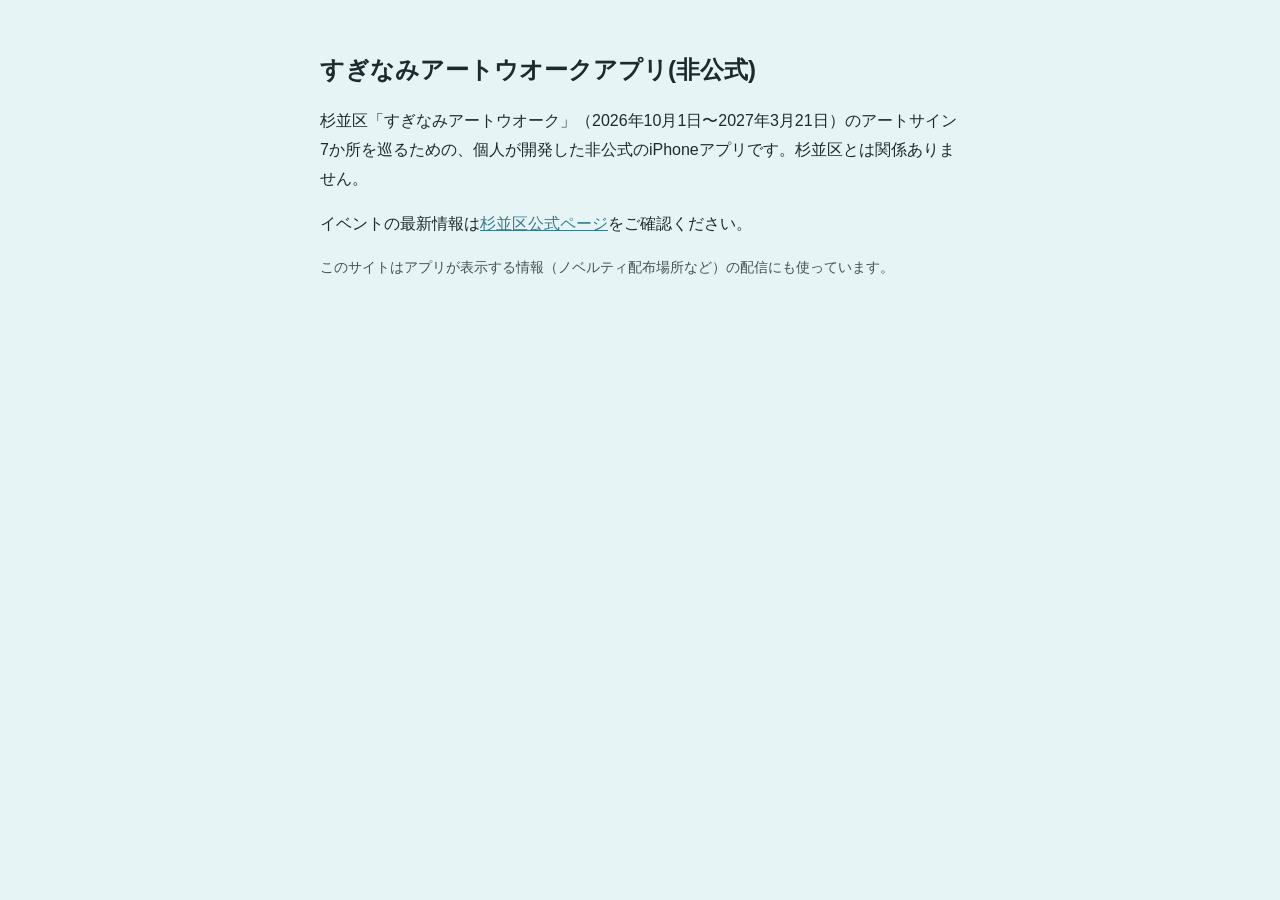
==== docs/index.html @ 8c5abb1a "コンプリート画面の作り直し、公式サイトの週1チェック、Pages用トップページを追加 Co-Authored-By: Claude Opus 5.5 <noreply@anthropic.com> C" ====
<!doctype html>
<html lang="ja">
<head>
<meta charset="utf-8">
<meta name="viewport" content="width=device-width, initial-scale=1">
<title>すぎなみアートウオークアプリ(非公式)</title>
<style>
  :root { color-scheme: light dark; --accent: #347F8C; }
  body { font-family: -apple-system, "Hiragino Sans", "Noto Sans JP", sans-serif; line-height: 1.8; margin: 0; padding: 32px 16px; background: #E6F4F6; color: #1d2b2e; }
  @media (prefers-color-scheme: dark) { body { background: #142226; color: #e6f0f2; } :root { --accent: #7FCBD3; } }
  main { max-width: 640px; margin: 0 auto; }
  h1 { font-size: 1.5rem; }
  a { color: var(--accent); }
  .note { font-size: .9rem; opacity: .8; }
</style>
</head>
<body>
<main>
  <h1>すぎなみアートウオークアプリ(非公式)</h1>
  <p>杉並区「すぎなみアートウオーク」（2026年10月1日〜2027年3月21日）のアートサイン7か所を巡るための、個人が開発した非公式のiPhoneアプリです。杉並区とは関係ありません。</p>
  <p>イベントの最新情報は<a href="https://www.city.suginami.tokyo.jp/s092/event/27274.html">杉並区公式ページ</a>をご確認ください。</p>
  <p class="note">このサイトはアプリが表示する情報（ノベルティ配布場所など）の配信にも使っています。</p>
</main>
</body>
</html>
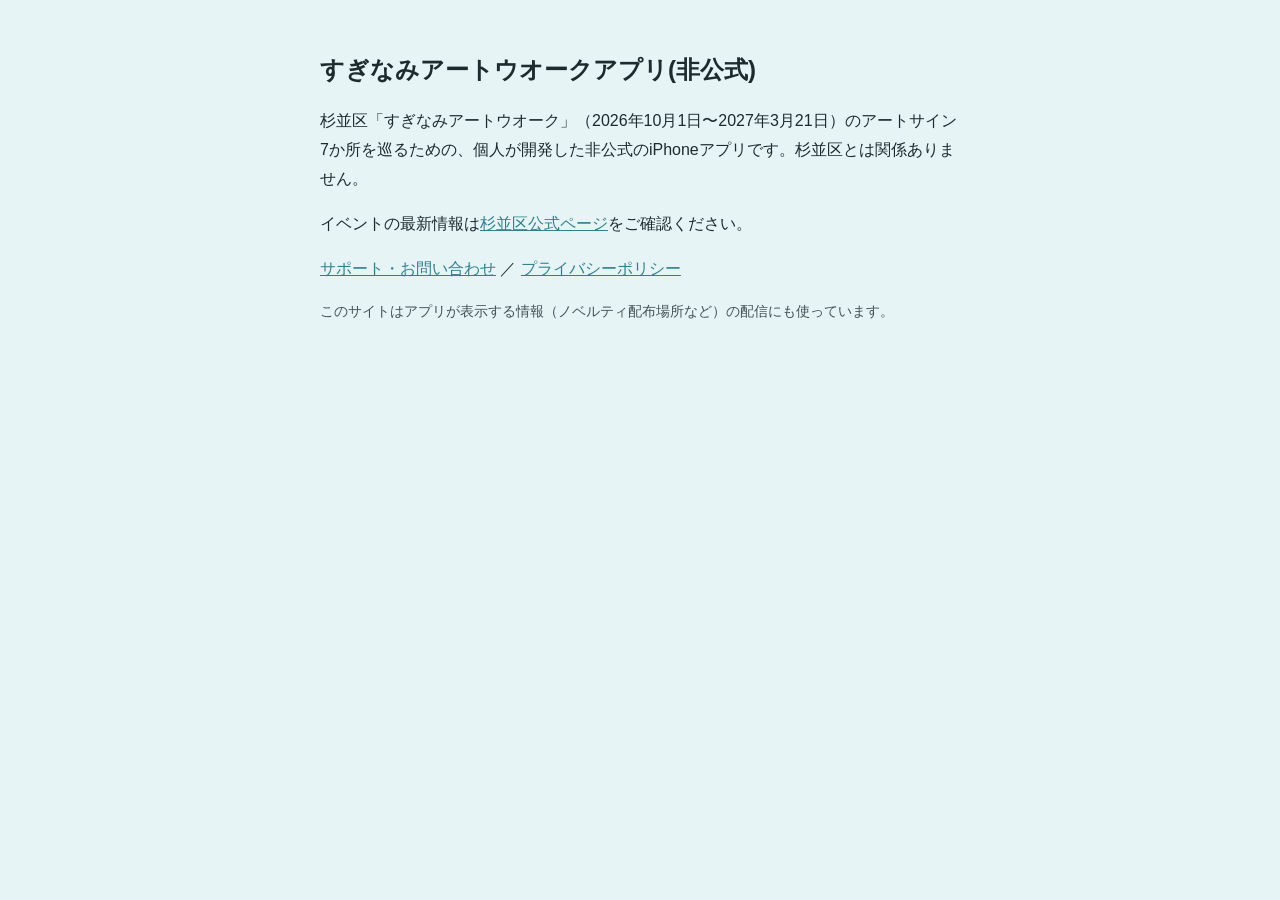
==== commit fa9e3db4: "サポートページ（お問い合わせフォーム）とプライバシーポリシーを追加、案内タブの区の連絡先を差し替え Co-Authored-By: Claude Opus 5.5 <noreply@anthropic" ====
--- a/docs/index.html
+++ b/docs/index.html
@@ -19,6 +19,7 @@
   <h1>すぎなみアートウオークアプリ(非公式)</h1>
   <p>杉並区「すぎなみアートウオーク」（2026年10月1日〜2027年3月21日）のアートサイン7か所を巡るための、個人が開発した非公式のiPhoneアプリです。杉並区とは関係ありません。</p>
   <p>イベントの最新情報は<a href="https://www.city.suginami.tokyo.jp/s092/event/27274.html">杉並区公式ページ</a>をご確認ください。</p>
+  <p><a href="support/">サポート・お問い合わせ</a> ／ <a href="privacy/">プライバシーポリシー</a></p>
   <p class="note">このサイトはアプリが表示する情報（ノベルティ配布場所など）の配信にも使っています。</p>
 </main>
 </body>
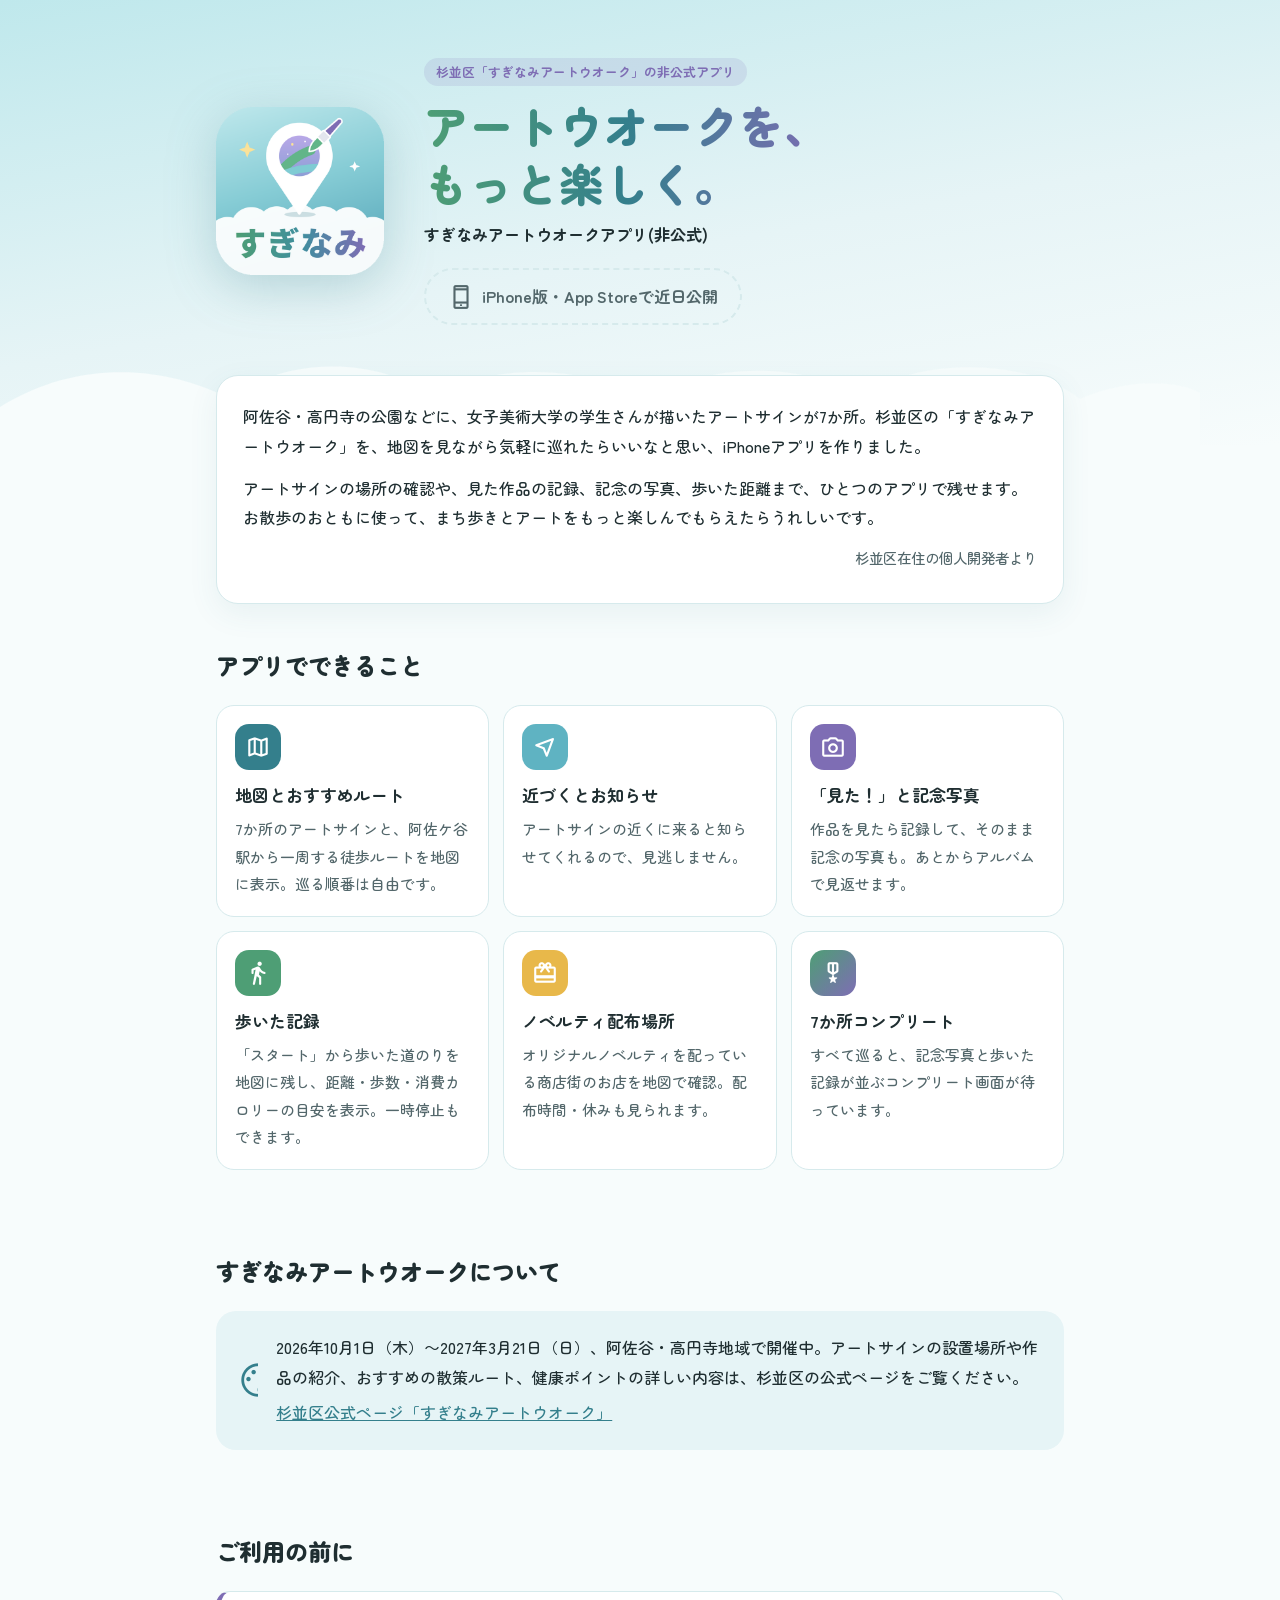
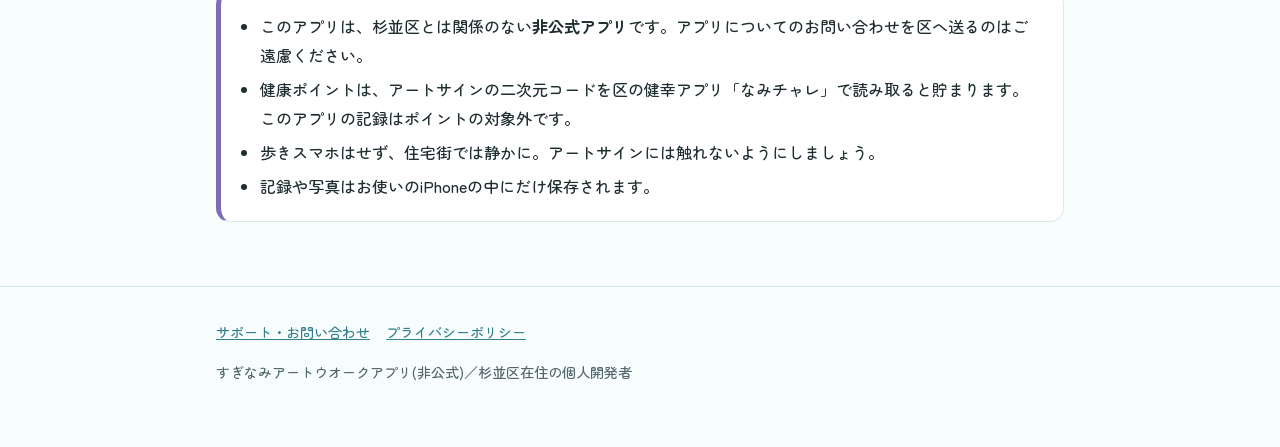
==== commit a692499a: "GitHub Pagesのトップをアプリ紹介ページに作り直し（SEO設定・共有画像・sitemap） Co-Authored-By: Claude Opus 5.5 <noreply@anthropi" ====
--- a/docs/index.html
+++ b/docs/index.html
@@ -3,24 +3,192 @@
 <head>
 <meta charset="utf-8">
 <meta name="viewport" content="width=device-width, initial-scale=1">
-<title>すぎなみアートウオークアプリ(非公式)</title>
+<title>すぎなみアートウオークアプリ(非公式)｜阿佐谷・高円寺のアートサイン巡りをもっと楽しく</title>
+<meta name="description" content="杉並区「すぎなみアートウオーク」（阿佐谷・高円寺、2026年10月1日〜2027年3月21日）を楽しむための非公式iPhoneアプリ。7か所のアートサインを地図で巡り、鑑賞記録や記念写真、歩いた距離・消費カロリーを残せます。杉並区在住の個人開発者が作りました。">
+<link rel="canonical" href="https://j-mat0131.github.io/suginami-artwalk/">
+<meta name="theme-color" content="#86CCD5">
+<link rel="icon" type="image/png" href="assets/favicon.png">
+<link rel="apple-touch-icon" href="assets/apple-touch-icon.png">
+
+<meta property="og:type" content="website">
+<meta property="og:locale" content="ja_JP">
+<meta property="og:site_name" content="すぎなみアートウオークアプリ(非公式)">
+<meta property="og:title" content="すぎなみアートウオークアプリ(非公式)">
+<meta property="og:description" content="阿佐谷・高円寺のアートサイン7か所を、地図・鑑賞記録・記念写真・歩いた記録で楽しめる非公式iPhoneアプリ。">
+<meta property="og:url" content="https://j-mat0131.github.io/suginami-artwalk/">
+<meta property="og:image" content="https://j-mat0131.github.io/suginami-artwalk/assets/og-image.png">
+<meta property="og:image:width" content="1200">
+<meta property="og:image:height" content="630">
+<meta name="twitter:card" content="summary_large_image">
+
+<script type="application/ld+json">
+{
+  "@context": "https://schema.org",
+  "@type": "MobileApplication",
+  "name": "すぎなみアートウオークアプリ(非公式)",
+  "operatingSystem": "iOS 17以降",
+  "applicationCategory": "TravelApplication",
+  "description": "杉並区「すぎなみアートウオーク」の7か所のアートサインを巡るための非公式アプリ。地図とルート、近づくとお知らせ、鑑賞記録と記念写真、歩いた距離・歩数・消費カロリーの記録、ノベルティ配布場所の表示に対応。",
+  "inLanguage": "ja",
+  "isAccessibleForFree": true,
+  "offers": { "@type": "Offer", "price": "0", "priceCurrency": "JPY" },
+  "author": { "@type": "Person", "name": "杉並区在住の個人開発者" },
+  "image": "https://j-mat0131.github.io/suginami-artwalk/assets/icon-512.png",
+  "url": "https://j-mat0131.github.io/suginami-artwalk/"
+}
+</script>
+
+<link rel="preconnect" href="https://fonts.googleapis.com">
+<link rel="preconnect" href="https://fonts.gstatic.com" crossorigin>
+<link href="https://fonts.googleapis.com/css2?family=Zen+Maru+Gothic:wght@500;700;900&display=swap" rel="stylesheet">
+<link href="https://fonts.googleapis.com/css2?family=Material+Symbols+Rounded:opsz,wght,FILL@24,500,1&display=block" rel="stylesheet">
+
 <style>
-  :root { color-scheme: light dark; --accent: #347F8C; }
-  body { font-family: -apple-system, "Hiragino Sans", "Noto Sans JP", sans-serif; line-height: 1.8; margin: 0; padding: 32px 16px; background: #E6F4F6; color: #1d2b2e; }
-  @media (prefers-color-scheme: dark) { body { background: #142226; color: #e6f0f2; } :root { --accent: #7FCBD3; } }
-  main { max-width: 640px; margin: 0 auto; }
-  h1 { font-size: 1.5rem; }
-  a { color: var(--accent); }
-  .note { font-size: .9rem; opacity: .8; }
+  :root {
+    color-scheme: light dark;
+    --sky: #E6F4F6; --sky2: #BFE8EC; --aqua: #5FB3C2; --teal: #347F8C;
+    --green: #4E9E75; --lav: #7E6DB4; --sun: #E8B84A;
+    --bg: #F7FCFC; --card: #FFFFFF; --text: #1F2E31; --sub: #53676B; --line: #D6EAEC;
+  }
+  @media (prefers-color-scheme: dark) {
+    :root { --bg: #11201F; --card: #1A2D30; --text: #E8F2F3; --sub: #A8BEC2; --line: #2B4549;
+            --teal: #7FCBD3; --green: #6CC093; --lav: #A897E0; --sky: #17292C; --sky2: #1E3A3F; }
+  }
+  * { box-sizing: border-box; }
+  html { scroll-behavior: smooth; }
+  body { margin: 0; background: var(--bg); color: var(--text);
+         font-family: "Zen Maru Gothic", -apple-system, "Hiragino Maru Gothic ProN", "Hiragino Sans", sans-serif;
+         font-weight: 500; line-height: 1.85; -webkit-font-smoothing: antialiased; }
+  a { color: var(--teal); }
+  .wrap { max-width: 880px; margin: 0 auto; padding: 0 16px; }
+  .ms { font-family: "Material Symbols Rounded"; font-weight: normal; font-style: normal; line-height: 1;
+        font-size: 26px; display: inline-block; overflow: hidden; -webkit-font-feature-settings: "liga"; font-feature-settings: "liga"; }
+
+  /* ヒーロー */
+  .hero { position: relative; overflow: hidden; padding: 56px 0 120px;
+          background: linear-gradient(170deg, var(--sky2) 0%, var(--sky) 55%, var(--bg) 100%); }
+  .hero .wrap { display: flex; gap: 40px; align-items: center; }
+  .hero img.icon { width: 168px; height: 168px; flex: none; filter: drop-shadow(0 12px 24px rgba(47,118,133,.25)); }
+  .badge { display: inline-block; font-size: .8rem; font-weight: 700; color: var(--lav);
+           background: color-mix(in srgb, var(--lav) 14%, transparent); padding: 2px 12px; border-radius: 99px; }
+  .hero h1 { font-size: clamp(1.9rem, 5.5vw, 2.8rem); line-height: 1.3; margin: 10px 0 8px; font-weight: 900;
+             background: linear-gradient(90deg, var(--green), var(--teal) 50%, var(--lav));
+             -webkit-background-clip: text; background-clip: text; color: transparent; }
+  .hero .app { font-weight: 700; margin: 0 0 18px; }
+  .cta { display: inline-flex; align-items: center; gap: 8px; padding: 12px 22px; border-radius: 99px;
+         background: var(--text); color: var(--bg); text-decoration: none; font-weight: 700; }
+  .cta.soon { background: transparent; color: var(--sub); border: 2px dashed var(--line); cursor: default; }
+  .clouds { position: absolute; left: 0; right: 0; bottom: -2px; height: 110px; pointer-events: none; }
+
+  section { padding: 40px 0; }
+  h2 { font-size: 1.45rem; font-weight: 900; margin: 0 0 18px; }
+  .message { background: var(--card); border: 1px solid var(--line); border-radius: 22px; padding: 26px 26px 20px;
+             margin-top: -70px; position: relative; box-shadow: 0 10px 30px rgba(47,118,133,.08); }
+  .message p { margin: 0 0 12px; }
+  .message .by { text-align: right; color: var(--sub); font-size: .9rem; }
+
+  .features { display: grid; grid-template-columns: repeat(auto-fit, minmax(240px, 1fr)); gap: 14px; }
+  .feature { background: var(--card); border: 1px solid var(--line); border-radius: 18px; padding: 18px; }
+  .feature .ms { width: 46px; height: 46px; border-radius: 14px; display: grid; place-items: center; color: #fff; margin-bottom: 10px; }
+  .feature h3 { font-size: 1.05rem; margin: 0 0 4px; font-weight: 700; }
+  .feature p { margin: 0; color: var(--sub); font-size: .93rem; }
+  .c1 { background: var(--teal); } .c2 { background: var(--green); } .c3 { background: var(--lav); }
+  .c4 { background: var(--aqua); } .c5 { background: var(--sun); } .c6 { background: linear-gradient(135deg, var(--green), var(--lav)); }
+
+  .event { display: flex; gap: 18px; align-items: center; background: var(--sky); border-radius: 20px; padding: 22px; }
+  .event .ms { font-size: 40px; color: var(--teal); }
+  .event p { margin: 0 0 6px; }
+
+  .notes { background: var(--card); border: 1px solid var(--line); border-left: 5px solid var(--lav);
+           border-radius: 14px; padding: 16px 20px; }
+  .notes ul { margin: 0; padding-left: 1.2em; }
+  .notes li { margin: 4px 0; }
+
+  footer { padding: 32px 0 48px; color: var(--sub); font-size: .88rem; border-top: 1px solid var(--line); margin-top: 24px; }
+  footer nav a { margin-right: 16px; }
+
+  @media (max-width: 640px) {
+    .hero { padding: 36px 0 110px; text-align: center; }
+    .hero .wrap { flex-direction: column; gap: 14px; }
+    .hero img.icon { width: 128px; height: 128px; }
+    .message { padding: 20px 18px 14px; }
+    .event { flex-direction: column; text-align: center; }
+  }
 </style>
 </head>
 <body>
-<main>
-  <h1>すぎなみアートウオークアプリ(非公式)</h1>
-  <p>杉並区「すぎなみアートウオーク」（2026年10月1日〜2027年3月21日）のアートサイン7か所を巡るための、個人が開発した非公式のiPhoneアプリです。杉並区とは関係ありません。</p>
-  <p>イベントの最新情報は<a href="https://www.city.suginami.tokyo.jp/s092/event/27274.html">杉並区公式ページ</a>をご確認ください。</p>
-  <p><a href="support/">サポート・お問い合わせ</a> ／ <a href="privacy/">プライバシーポリシー</a></p>
-  <p class="note">このサイトはアプリが表示する情報（ノベルティ配布場所など）の配信にも使っています。</p>
+
+<header class="hero">
+  <div class="wrap">
+    <img class="icon" src="assets/icon-512.png" alt="アプリのアイコン" width="168" height="168">
+    <div>
+      <span class="badge">杉並区「すぎなみアートウオーク」の非公式アプリ</span>
+      <h1>アートウオークを、<br>もっと楽しく。</h1>
+      <p class="app">すぎなみアートウオークアプリ(非公式)</p>
+      <!-- App Store で公開されたら、下のボタンを App Store へのリンクに差し替える -->
+      <span class="cta soon"><span aria-hidden="true" class="ms">phone_iphone</span>iPhone版・App Storeで近日公開</span>
+    </div>
+  </div>
+  <svg class="clouds" viewBox="0 0 1200 110" preserveAspectRatio="none" aria-hidden="true">
+    <path fill="var(--bg)" d="M0 70 C80 20 170 30 230 62 C280 20 380 18 430 60 C500 22 600 30 640 66 C700 26 800 22 860 60 C920 18 1030 22 1080 62 C1130 40 1180 44 1200 56 L1200 110 L0 110 Z"/>
+  </svg>
+</header>
+
+<main class="wrap">
+  <div class="message">
+    <p>阿佐谷・高円寺の公園などに、女子美術大学の学生さんが描いたアートサインが7か所。杉並区の「すぎなみアートウオーク」を、地図を見ながら気軽に巡れたらいいなと思い、iPhoneアプリを作りました。</p>
+    <p>アートサインの場所の確認や、見た作品の記録、記念の写真、歩いた距離まで、ひとつのアプリで残せます。お散歩のおともに使って、まち歩きとアートをもっと楽しんでもらえたらうれしいです。</p>
+    <p class="by">杉並区在住の個人開発者より</p>
+  </div>
+
+  <section>
+    <h2>アプリでできること</h2>
+    <div class="features">
+      <div class="feature"><span aria-hidden="true" class="ms c1">map</span>
+        <h3>地図とおすすめルート</h3><p>7か所のアートサインと、阿佐ケ谷駅から一周する徒歩ルートを地図に表示。巡る順番は自由です。</p></div>
+      <div class="feature"><span aria-hidden="true" class="ms c4">near_me</span>
+        <h3>近づくとお知らせ</h3><p>アートサインの近くに来ると知らせてくれるので、見逃しません。</p></div>
+      <div class="feature"><span aria-hidden="true" class="ms c3">photo_camera</span>
+        <h3>「見た！」と記念写真</h3><p>作品を見たら記録して、そのまま記念の写真も。あとからアルバムで見返せます。</p></div>
+      <div class="feature"><span aria-hidden="true" class="ms c2">directions_walk</span>
+        <h3>歩いた記録</h3><p>「スタート」から歩いた道のりを地図に残し、距離・歩数・消費カロリーの目安を表示。一時停止もできます。</p></div>
+      <div class="feature"><span aria-hidden="true" class="ms c5">redeem</span>
+        <h3>ノベルティ配布場所</h3><p>オリジナルノベルティを配っている商店街のお店を地図で確認。配布時間・休みも見られます。</p></div>
+      <div class="feature"><span aria-hidden="true" class="ms c6">military_tech</span>
+        <h3>7か所コンプリート</h3><p>すべて巡ると、記念写真と歩いた記録が並ぶコンプリート画面が待っています。</p></div>
+    </div>
+  </section>
+
+  <section>
+    <h2>すぎなみアートウオークについて</h2>
+    <div class="event">
+      <span aria-hidden="true" class="ms">palette</span>
+      <div>
+        <p>2026年10月1日（木）〜2027年3月21日（日）、阿佐谷・高円寺地域で開催中。アートサインの設置場所や作品の紹介、おすすめの散策ルート、健康ポイントの詳しい内容は、杉並区の公式ページをご覧ください。</p>
+        <a href="https://www.city.suginami.tokyo.jp/s092/event/27274.html" rel="noopener">杉並区公式ページ「すぎなみアートウオーク」</a>
+      </div>
+    </div>
+  </section>
+
+  <section>
+    <h2>ご利用の前に</h2>
+    <div class="notes">
+      <ul>
+        <li>このアプリは、杉並区とは関係のない<strong>非公式アプリ</strong>です。アプリについてのお問い合わせを区へ送るのはご遠慮ください。</li>
+        <li>健康ポイントは、アートサインの二次元コードを区の健幸アプリ「なみチャレ」で読み取ると貯まります。このアプリの記録はポイントの対象外です。</li>
+        <li>歩きスマホはせず、住宅街では静かに。アートサインには触れないようにしましょう。</li>
+        <li>記録や写真はお使いのiPhoneの中にだけ保存されます。</li>
+      </ul>
+    </div>
+  </section>
 </main>
+
+<footer>
+  <div class="wrap">
+    <nav><a href="support/">サポート・お問い合わせ</a><a href="privacy/">プライバシーポリシー</a></nav>
+    <p>すぎなみアートウオークアプリ(非公式)／杉並区在住の個人開発者</p>
+  </div>
+</footer>
+
 </body>
 </html>
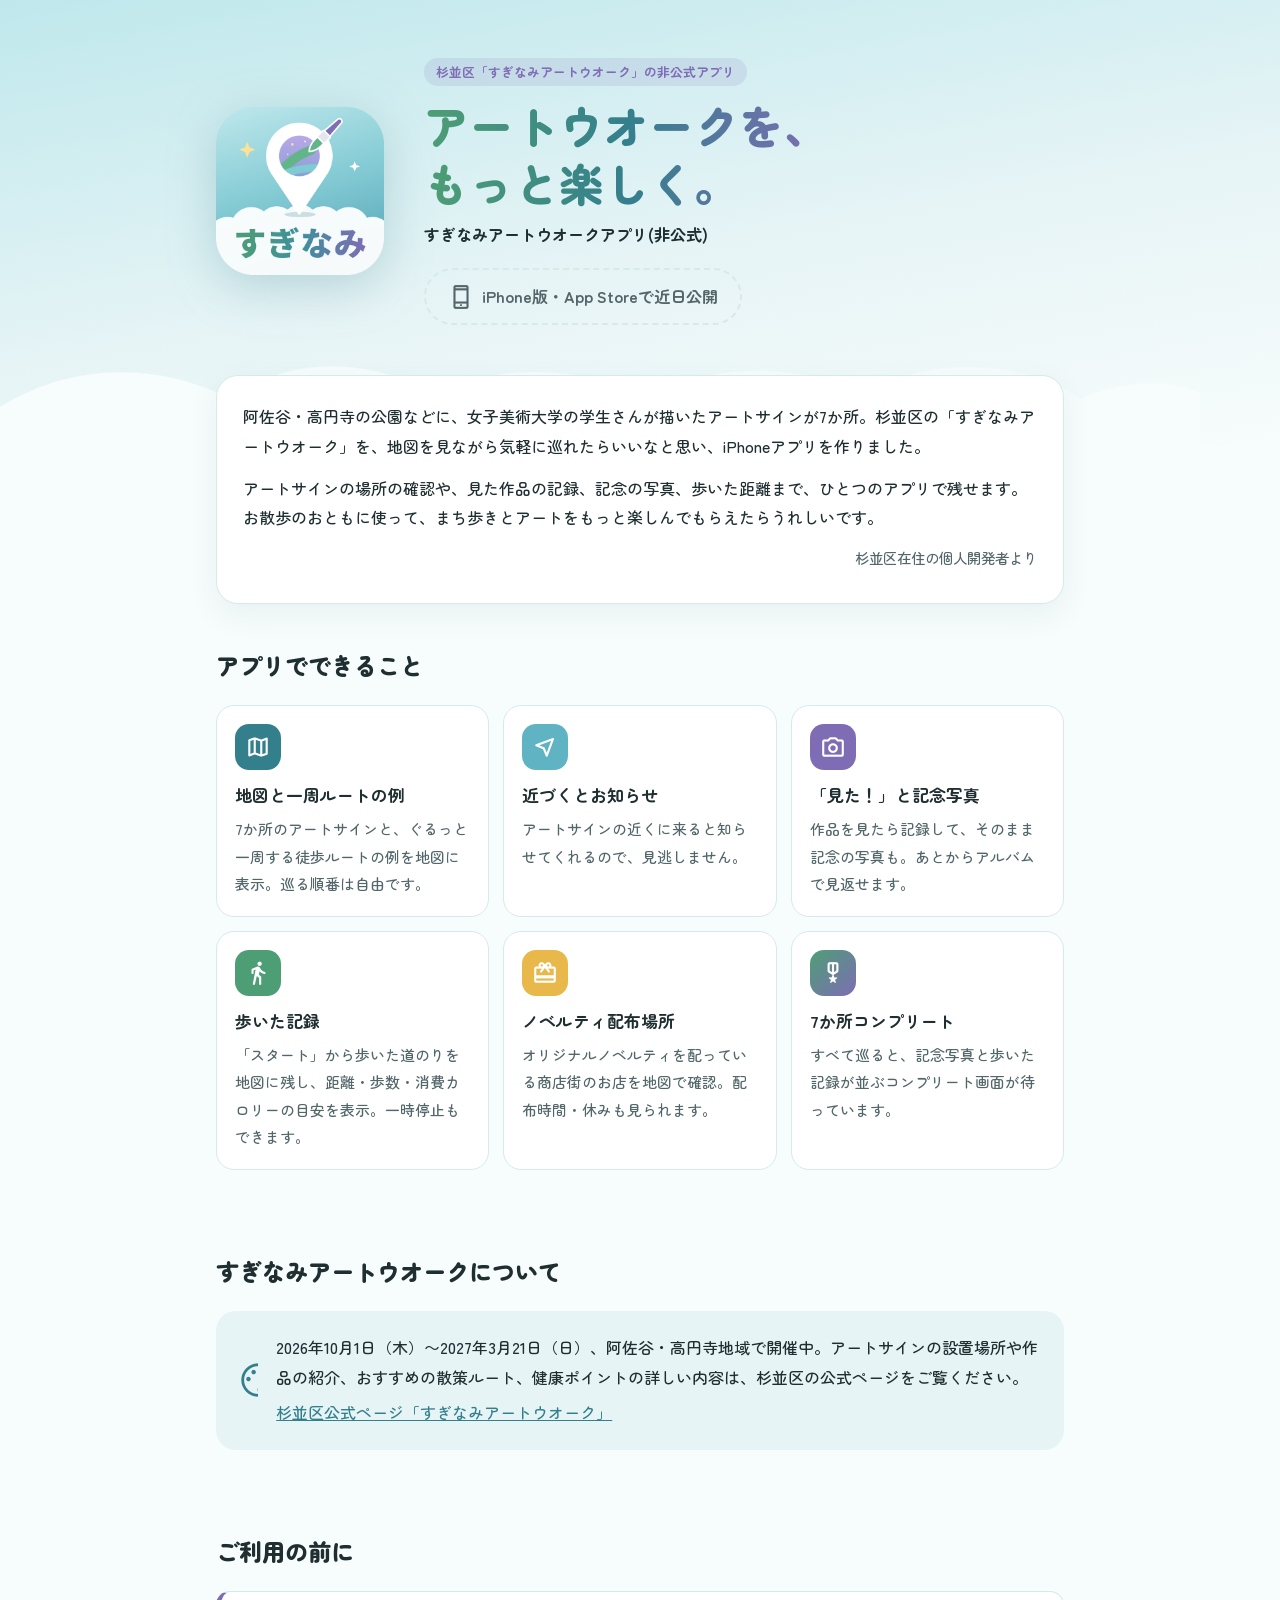
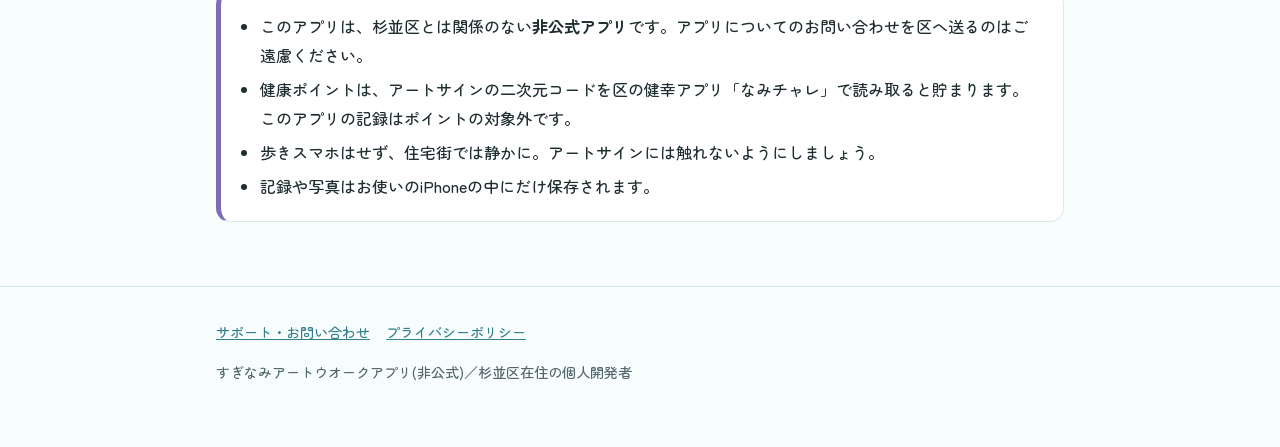
==== commit 05be7fbf: "番号表示をやめて場所アイコンに変更し、巡る順番があるように見える表示を修正 Co-Authored-By: Claude Opus 5.5 <noreply@anthropic.com> Claude" ====
--- a/docs/index.html
+++ b/docs/index.html
@@ -145,7 +145,7 @@
     <h2>アプリでできること</h2>
     <div class="features">
       <div class="feature"><span aria-hidden="true" class="ms c1">map</span>
-        <h3>地図とおすすめルート</h3><p>7か所のアートサインと、阿佐ケ谷駅から一周する徒歩ルートを地図に表示。巡る順番は自由です。</p></div>
+        <h3>地図と一周ルートの例</h3><p>7か所のアートサインと、ぐるっと一周する徒歩ルートの例を地図に表示。巡る順番は自由です。</p></div>
       <div class="feature"><span aria-hidden="true" class="ms c4">near_me</span>
         <h3>近づくとお知らせ</h3><p>アートサインの近くに来ると知らせてくれるので、見逃しません。</p></div>
       <div class="feature"><span aria-hidden="true" class="ms c3">photo_camera</span>
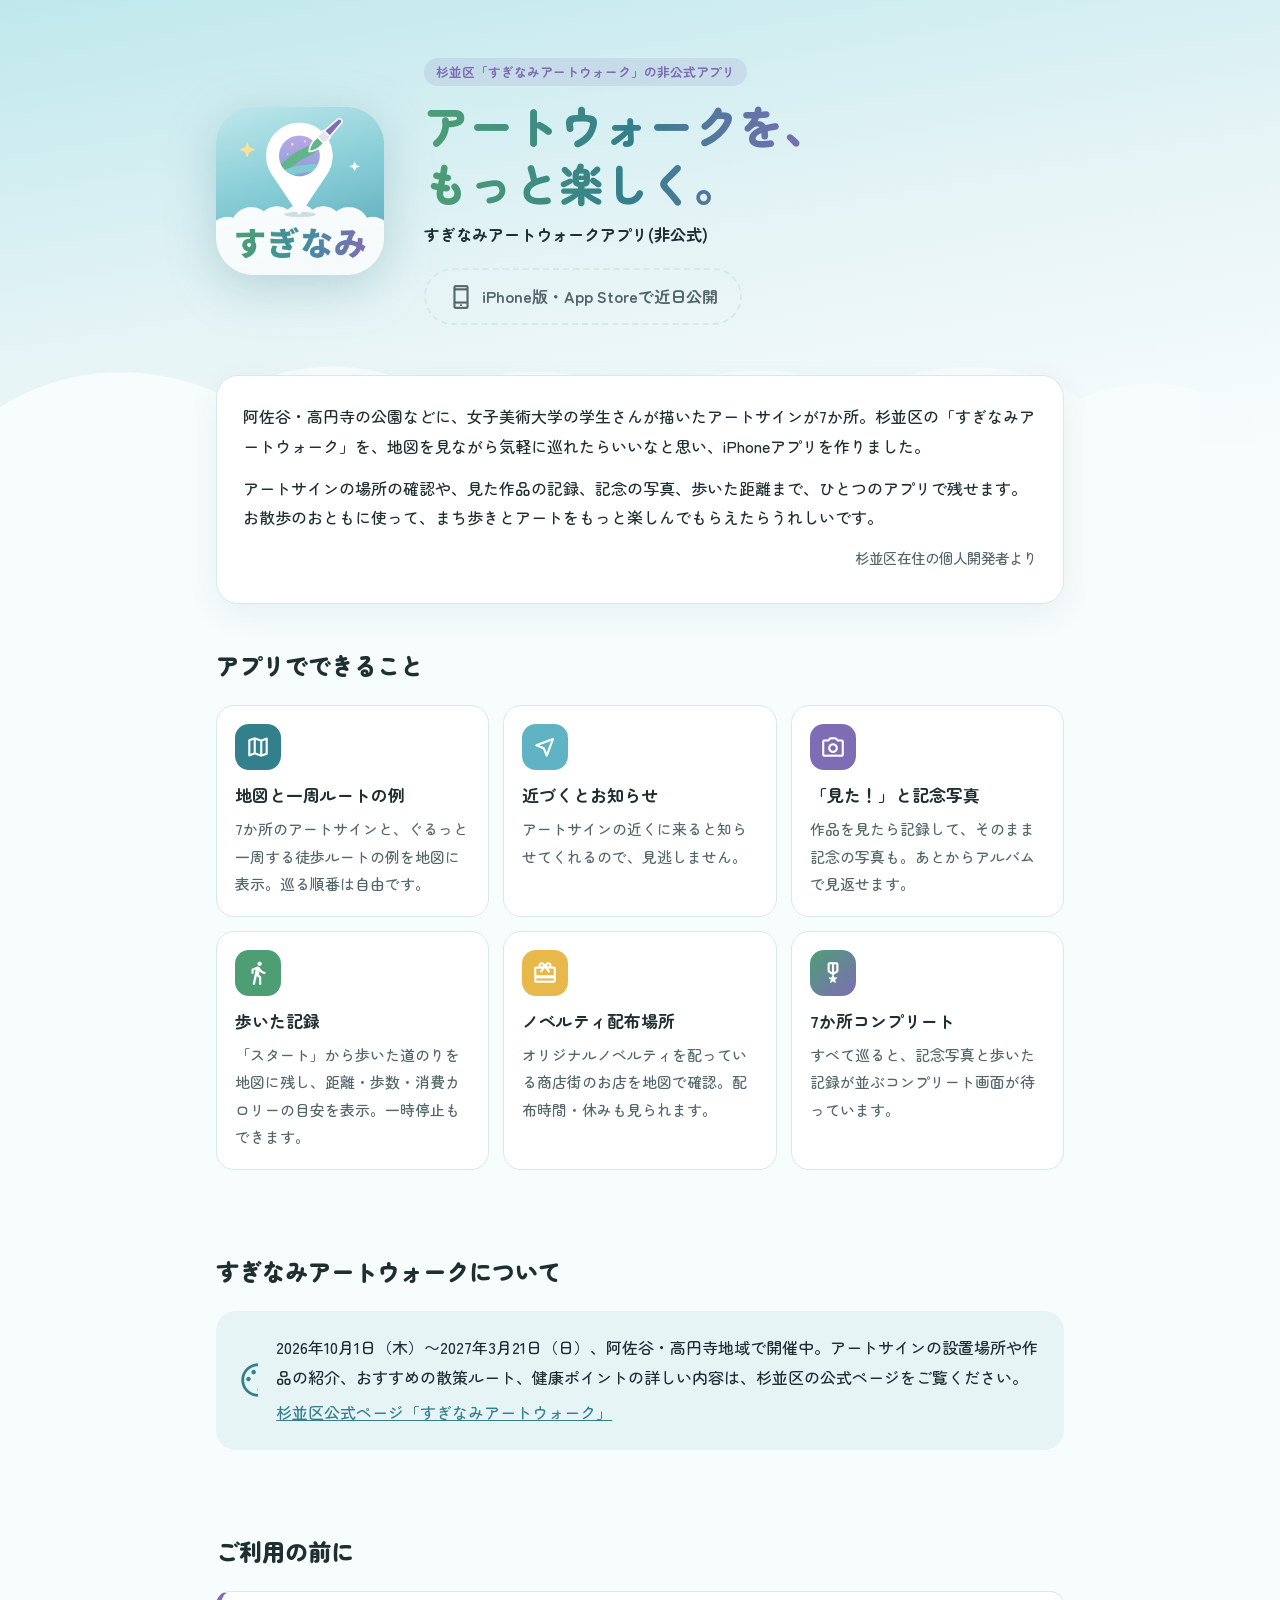
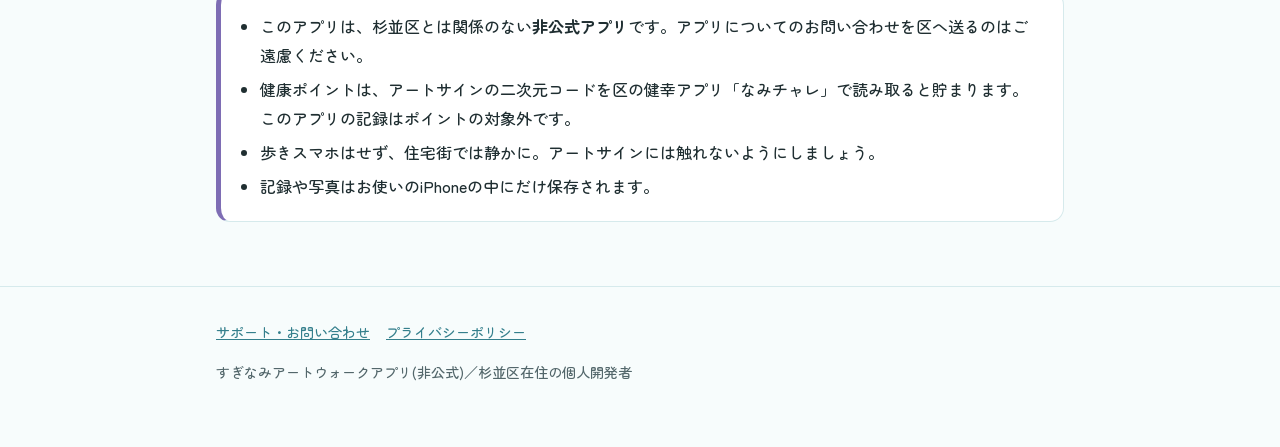
==== commit 0a428e45: "表記を「アートウォーク」に統一（検索用に「アートウオーク」をキーワード等に残す） Co-Authored-By: Claude Opus 5.5 <noreply@anthropic.com> Cla" ====
--- a/docs/index.html
+++ b/docs/index.html
@@ -3,8 +3,9 @@
 <head>
 <meta charset="utf-8">
 <meta name="viewport" content="width=device-width, initial-scale=1">
-<title>すぎなみアートウオークアプリ(非公式)｜阿佐谷・高円寺のアートサイン巡りをもっと楽しく</title>
-<meta name="description" content="杉並区「すぎなみアートウオーク」（阿佐谷・高円寺、2026年10月1日〜2027年3月21日）を楽しむための非公式iPhoneアプリ。7か所のアートサインを地図で巡り、鑑賞記録や記念写真、歩いた距離・消費カロリーを残せます。杉並区在住の個人開発者が作りました。">
+<title>すぎなみアートウォークアプリ(非公式)｜阿佐谷・高円寺のアートサイン巡りをもっと楽しく</title>
+<meta name="description" content="杉並区「すぎなみアートウォーク」（阿佐谷・高円寺、2026年10月1日〜2027年3月21日）を楽しむための非公式iPhoneアプリ。7か所のアートサインを地図で巡り、鑑賞記録や記念写真、歩いた距離・消費カロリーを残せます。杉並区在住の個人開発者が作りました。">
+<meta name="keywords" content="すぎなみアートウォーク,すぎなみアートウオーク,杉並区,阿佐谷,阿佐ヶ谷,高円寺,アートサイン,まち歩き,アプリ">
 <link rel="canonical" href="https://j-mat0131.github.io/suginami-artwalk/">
 <meta name="theme-color" content="#86CCD5">
 <link rel="icon" type="image/png" href="assets/favicon.png">
@@ -12,8 +13,8 @@
 
 <meta property="og:type" content="website">
 <meta property="og:locale" content="ja_JP">
-<meta property="og:site_name" content="すぎなみアートウオークアプリ(非公式)">
-<meta property="og:title" content="すぎなみアートウオークアプリ(非公式)">
+<meta property="og:site_name" content="すぎなみアートウォークアプリ(非公式)">
+<meta property="og:title" content="すぎなみアートウォークアプリ(非公式)">
 <meta property="og:description" content="阿佐谷・高円寺のアートサイン7か所を、地図・鑑賞記録・記念写真・歩いた記録で楽しめる非公式iPhoneアプリ。">
 <meta property="og:url" content="https://j-mat0131.github.io/suginami-artwalk/">
 <meta property="og:image" content="https://j-mat0131.github.io/suginami-artwalk/assets/og-image.png">
@@ -25,10 +26,12 @@
 {
   "@context": "https://schema.org",
   "@type": "MobileApplication",
-  "name": "すぎなみアートウオークアプリ(非公式)",
+  "name": "すぎなみアートウォークアプリ(非公式)",
+  "alternateName": ["すぎなみアートウオークアプリ(非公式)", "すぎなみアートウオーク 非公式アプリ"],
+  "keywords": "すぎなみアートウォーク, すぎなみアートウオーク, 杉並区, 阿佐谷, 阿佐ヶ谷, 高円寺, アートサイン, まち歩き",
   "operatingSystem": "iOS 17以降",
   "applicationCategory": "TravelApplication",
-  "description": "杉並区「すぎなみアートウオーク」の7か所のアートサインを巡るための非公式アプリ。地図とルート、近づくとお知らせ、鑑賞記録と記念写真、歩いた距離・歩数・消費カロリーの記録、ノベルティ配布場所の表示に対応。",
+  "description": "杉並区「すぎなみアートウォーク」の7か所のアートサインを巡るための非公式アプリ。地図とルート、近づくとお知らせ、鑑賞記録と記念写真、歩いた距離・歩数・消費カロリーの記録、ノベルティ配布場所の表示に対応。",
   "inLanguage": "ja",
   "isAccessibleForFree": true,
   "offers": { "@type": "Offer", "price": "0", "priceCurrency": "JPY" },
@@ -122,9 +125,9 @@
   <div class="wrap">
     <img class="icon" src="assets/icon-512.png" alt="アプリのアイコン" width="168" height="168">
     <div>
-      <span class="badge">杉並区「すぎなみアートウオーク」の非公式アプリ</span>
-      <h1>アートウオークを、<br>もっと楽しく。</h1>
-      <p class="app">すぎなみアートウオークアプリ(非公式)</p>
+      <span class="badge">杉並区「すぎなみアートウォーク」の非公式アプリ</span>
+      <h1>アートウォークを、<br>もっと楽しく。</h1>
+      <p class="app">すぎなみアートウォークアプリ(非公式)</p>
       <!-- App Store で公開されたら、下のボタンを App Store へのリンクに差し替える -->
       <span class="cta soon"><span aria-hidden="true" class="ms">phone_iphone</span>iPhone版・App Storeで近日公開</span>
     </div>
@@ -136,7 +139,7 @@
 
 <main class="wrap">
   <div class="message">
-    <p>阿佐谷・高円寺の公園などに、女子美術大学の学生さんが描いたアートサインが7か所。杉並区の「すぎなみアートウオーク」を、地図を見ながら気軽に巡れたらいいなと思い、iPhoneアプリを作りました。</p>
+    <p>阿佐谷・高円寺の公園などに、女子美術大学の学生さんが描いたアートサインが7か所。杉並区の「すぎなみアートウォーク」を、地図を見ながら気軽に巡れたらいいなと思い、iPhoneアプリを作りました。</p>
     <p>アートサインの場所の確認や、見た作品の記録、記念の写真、歩いた距離まで、ひとつのアプリで残せます。お散歩のおともに使って、まち歩きとアートをもっと楽しんでもらえたらうれしいです。</p>
     <p class="by">杉並区在住の個人開発者より</p>
   </div>
@@ -160,12 +163,12 @@
   </section>
 
   <section>
-    <h2>すぎなみアートウオークについて</h2>
+    <h2>すぎなみアートウォークについて</h2>
     <div class="event">
       <span aria-hidden="true" class="ms">palette</span>
       <div>
         <p>2026年10月1日（木）〜2027年3月21日（日）、阿佐谷・高円寺地域で開催中。アートサインの設置場所や作品の紹介、おすすめの散策ルート、健康ポイントの詳しい内容は、杉並区の公式ページをご覧ください。</p>
-        <a href="https://www.city.suginami.tokyo.jp/s092/event/27274.html" rel="noopener">杉並区公式ページ「すぎなみアートウオーク」</a>
+        <a href="https://www.city.suginami.tokyo.jp/s092/event/27274.html" rel="noopener">杉並区公式ページ「すぎなみアートウォーク」</a>
       </div>
     </div>
   </section>
@@ -186,7 +189,7 @@
 <footer>
   <div class="wrap">
     <nav><a href="support/">サポート・お問い合わせ</a><a href="privacy/">プライバシーポリシー</a></nav>
-    <p>すぎなみアートウオークアプリ(非公式)／杉並区在住の個人開発者</p>
+    <p>すぎなみアートウォークアプリ(非公式)／杉並区在住の個人開発者</p>
   </div>
 </footer>
 
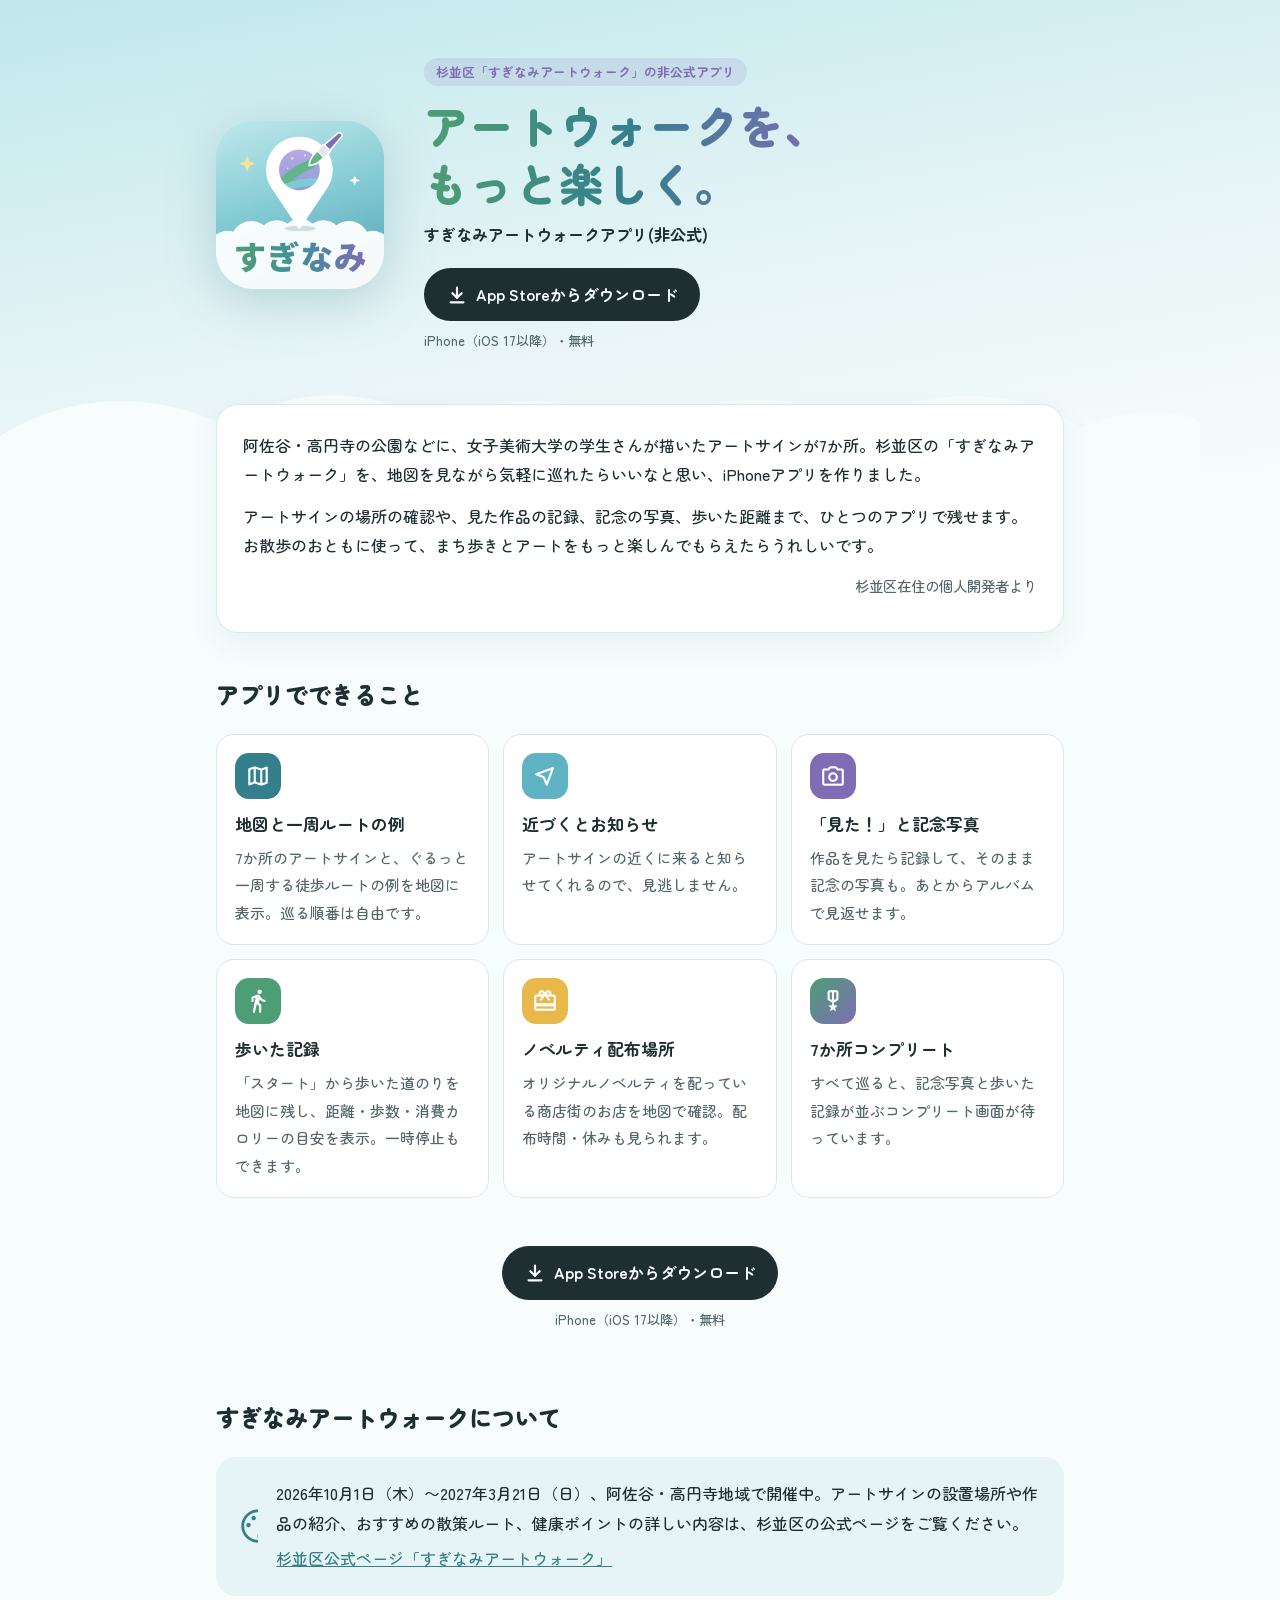
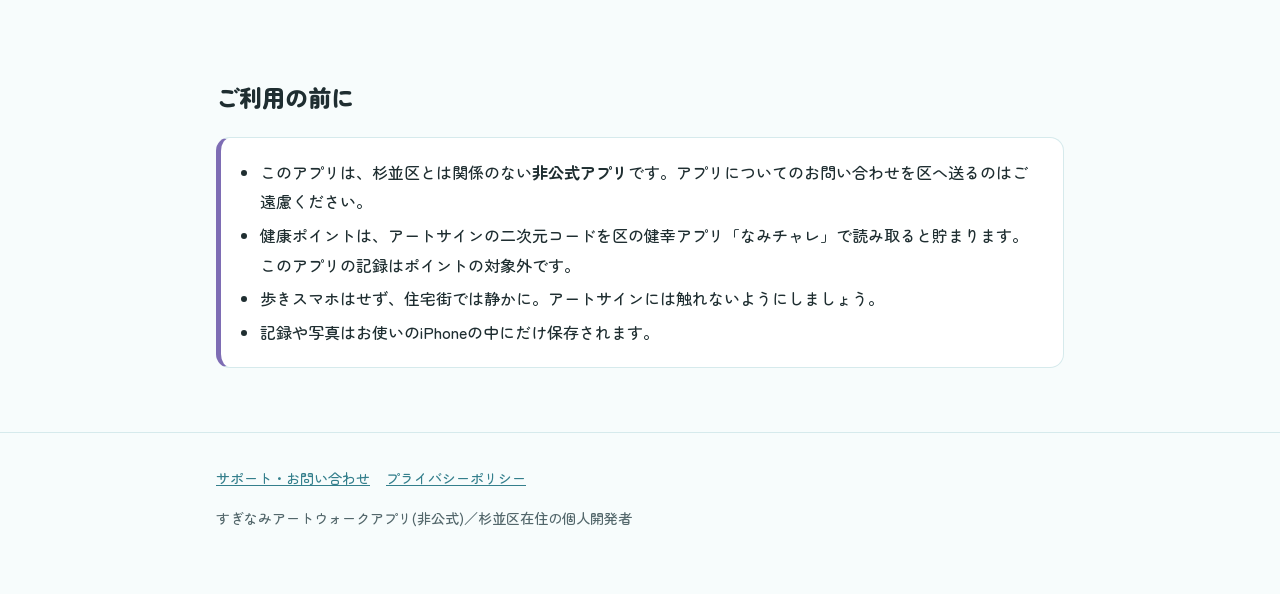
==== commit 4d989a9b: "紹介ページにApp Storeのダウンロードボタンとアプリバナーを追加 Co-Authored-By: Claude Opus 5.5 <noreply@anthropic.com> Claude-S" ====
--- a/docs/index.html
+++ b/docs/index.html
@@ -8,6 +8,8 @@
 <meta name="keywords" content="すぎなみアートウォーク,すぎなみアートウオーク,杉並区,阿佐谷,阿佐ヶ谷,高円寺,アートサイン,まち歩き,アプリ">
 <link rel="canonical" href="https://j-mat0131.github.io/suginami-artwalk/">
 <meta name="theme-color" content="#86CCD5">
+<!-- iPhoneのSafariで「App Storeで開く」の帯を表示 -->
+<meta name="apple-itunes-app" content="app-id=6829203410">
 <link rel="icon" type="image/png" href="assets/favicon.png">
 <link rel="apple-touch-icon" href="assets/apple-touch-icon.png">
 
@@ -35,6 +37,8 @@
   "inLanguage": "ja",
   "isAccessibleForFree": true,
   "offers": { "@type": "Offer", "price": "0", "priceCurrency": "JPY" },
+  "downloadUrl": "https://apps.apple.com/jp/app/id6829203410",
+  "installUrl": "https://apps.apple.com/jp/app/id6829203410",
   "author": { "@type": "Person", "name": "杉並区在住の個人開発者" },
   "image": "https://j-mat0131.github.io/suginami-artwalk/assets/icon-512.png",
   "url": "https://j-mat0131.github.io/suginami-artwalk/"
@@ -80,7 +84,11 @@
   .hero .app { font-weight: 700; margin: 0 0 18px; }
   .cta { display: inline-flex; align-items: center; gap: 8px; padding: 12px 22px; border-radius: 99px;
          background: var(--text); color: var(--bg); text-decoration: none; font-weight: 700; }
-  .cta.soon { background: transparent; color: var(--sub); border: 2px dashed var(--line); cursor: default; }
+  .cta { white-space: nowrap; }
+  .cta:hover { opacity: .88; }
+  .cta .ms { font-size: 24px; }
+  .cta-note { display: block; margin-top: 8px; font-size: .82rem; color: var(--sub); }
+  .cta-bottom { text-align: center; padding: 8px 0 24px; }
   .clouds { position: absolute; left: 0; right: 0; bottom: -2px; height: 110px; pointer-events: none; }
 
   section { padding: 40px 0; }
@@ -128,8 +136,8 @@
       <span class="badge">杉並区「すぎなみアートウォーク」の非公式アプリ</span>
       <h1>アートウォークを、<br>もっと楽しく。</h1>
       <p class="app">すぎなみアートウォークアプリ(非公式)</p>
-      <!-- App Store で公開されたら、下のボタンを App Store へのリンクに差し替える -->
-      <span class="cta soon"><span aria-hidden="true" class="ms">phone_iphone</span>iPhone版・App Storeで近日公開</span>
+      <a class="cta" href="https://apps.apple.com/jp/app/id6829203410" rel="noopener"><svg aria-hidden="true" width="22" height="22" viewBox="0 0 24 24" fill="none" stroke="currentColor" stroke-width="2.4" stroke-linecap="round" stroke-linejoin="round"><path d="M12 4v11"/><path d="m7 10 5 5 5-5"/><path d="M5 20h14"/></svg>App Storeからダウンロード</a>
+      <span class="cta-note">iPhone（iOS 17以降）・無料</span>
     </div>
   </div>
   <svg class="clouds" viewBox="0 0 1200 110" preserveAspectRatio="none" aria-hidden="true">
@@ -162,6 +170,11 @@
     </div>
   </section>
 
+  <div class="cta-bottom">
+    <a class="cta" href="https://apps.apple.com/jp/app/id6829203410" rel="noopener"><svg aria-hidden="true" width="22" height="22" viewBox="0 0 24 24" fill="none" stroke="currentColor" stroke-width="2.4" stroke-linecap="round" stroke-linejoin="round"><path d="M12 4v11"/><path d="m7 10 5 5 5-5"/><path d="M5 20h14"/></svg>App Storeからダウンロード</a>
+    <span class="cta-note">iPhone（iOS 17以降）・無料</span>
+  </div>
+
   <section>
     <h2>すぎなみアートウォークについて</h2>
     <div class="event">
